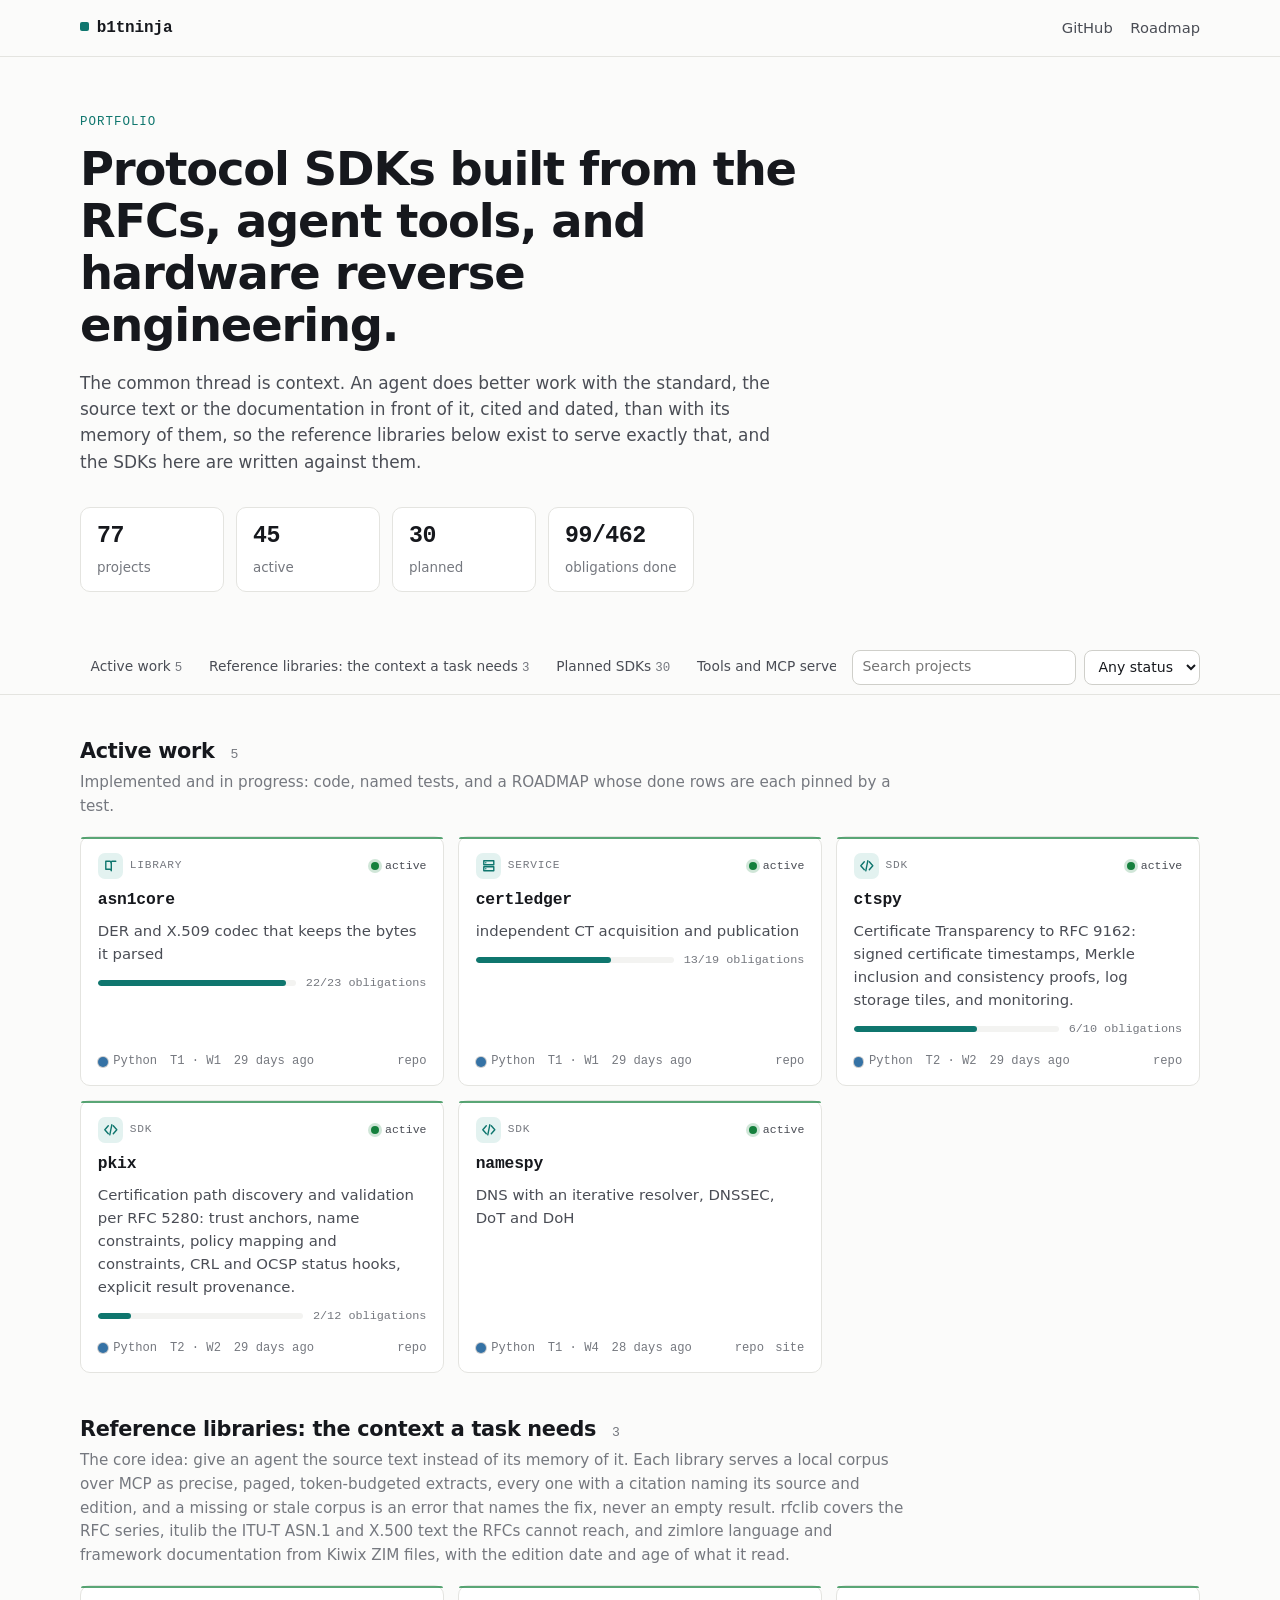
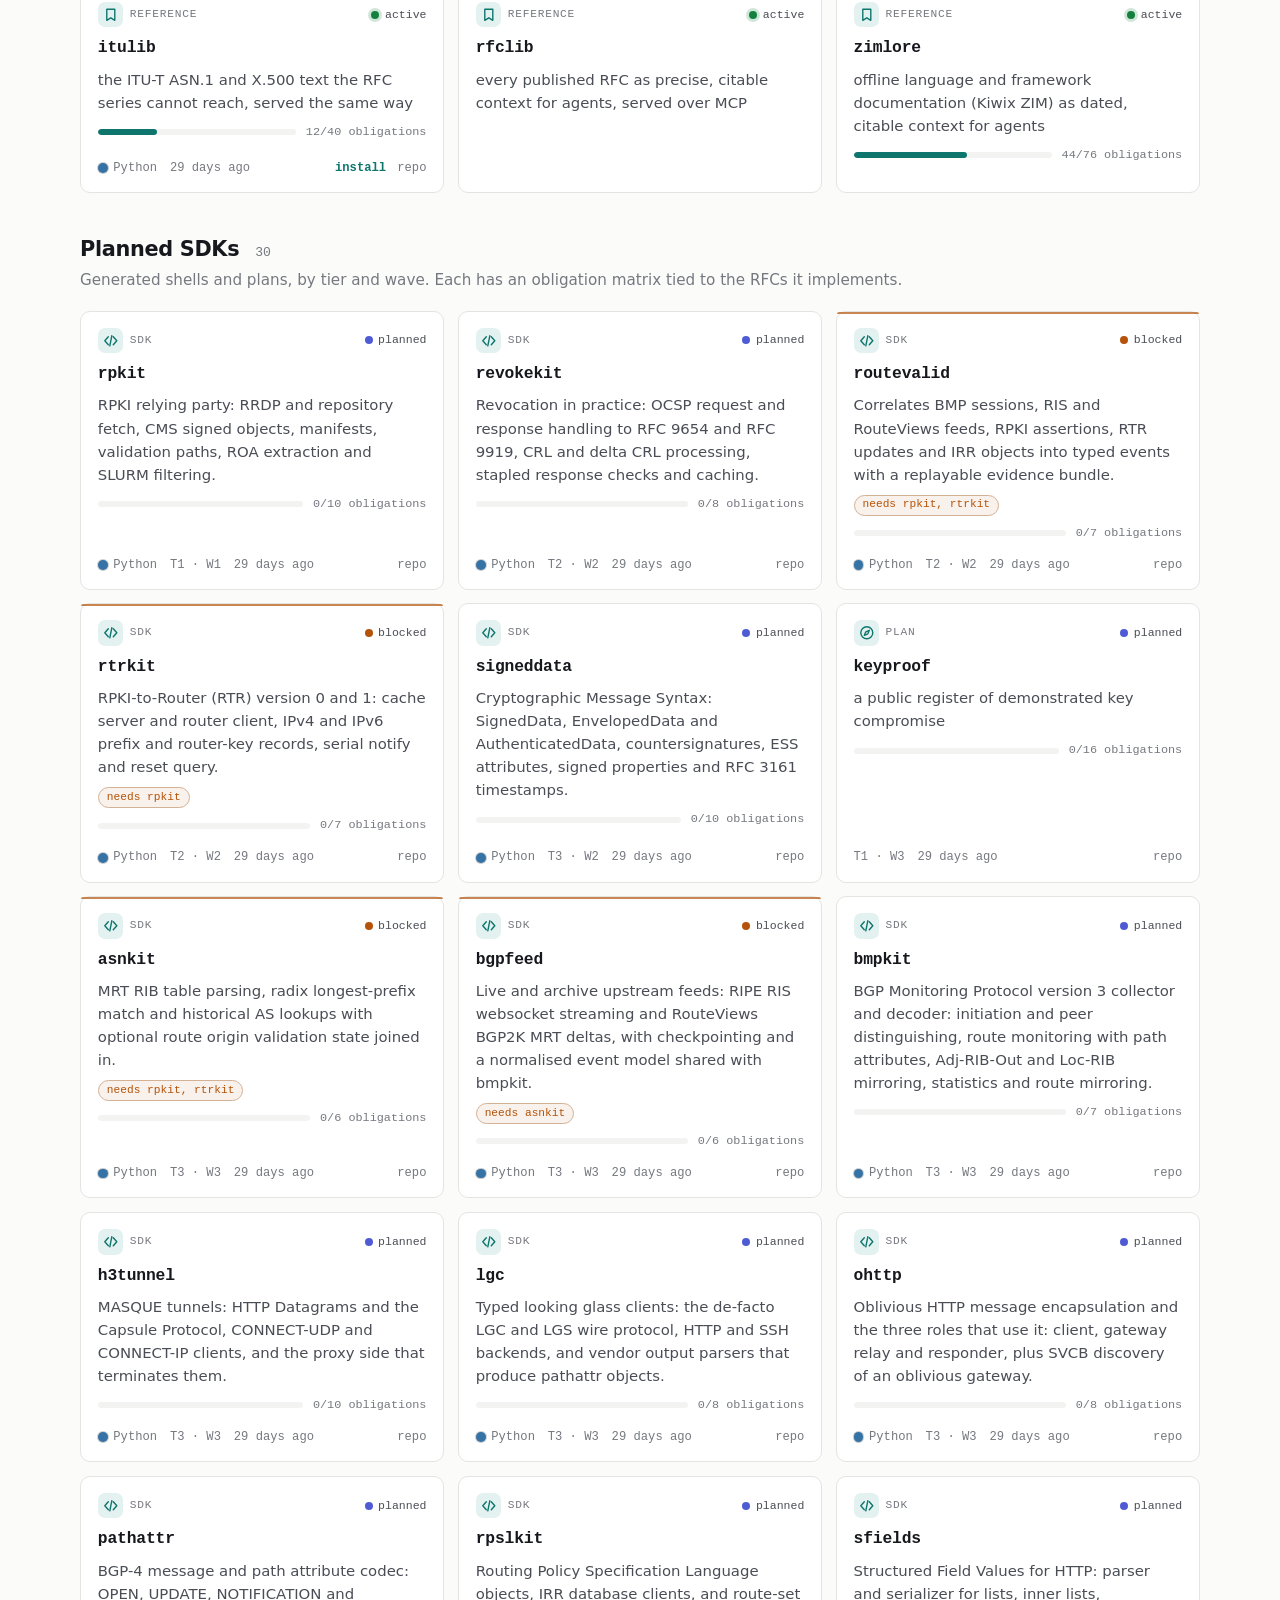
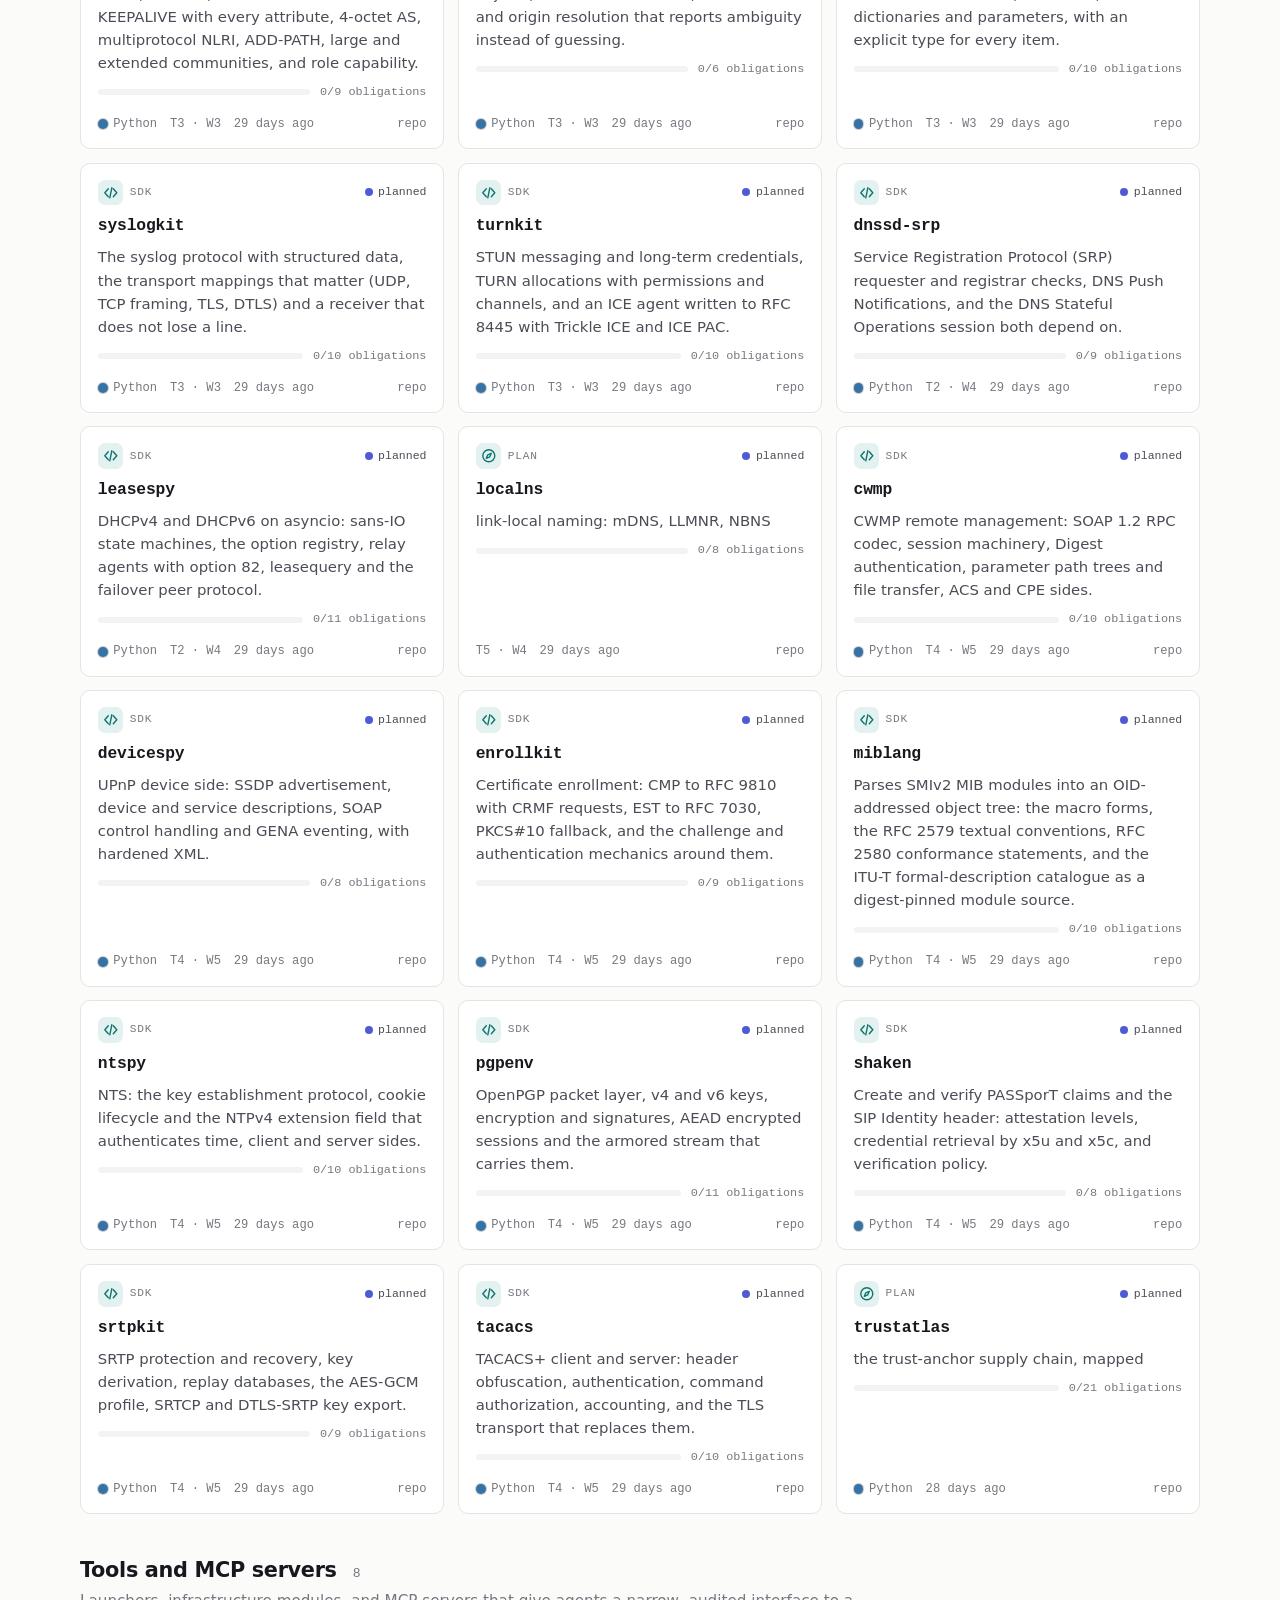
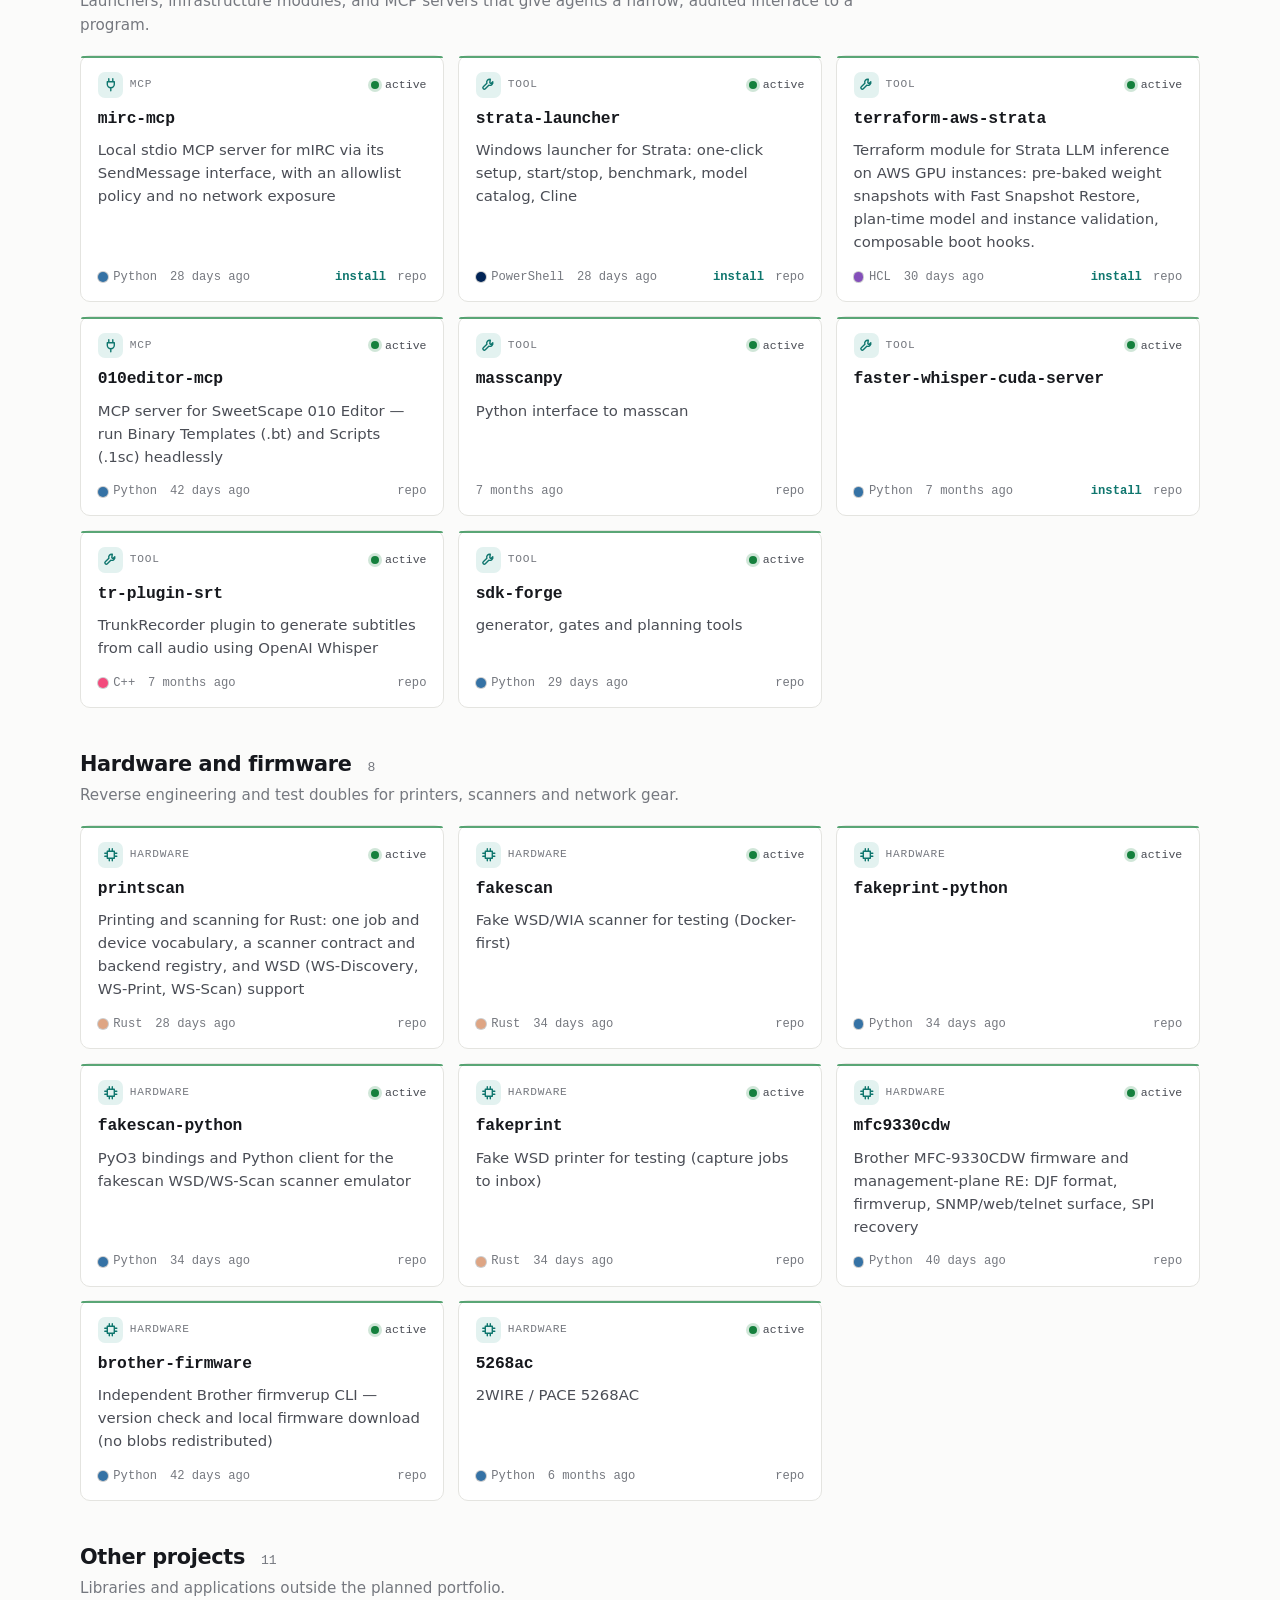
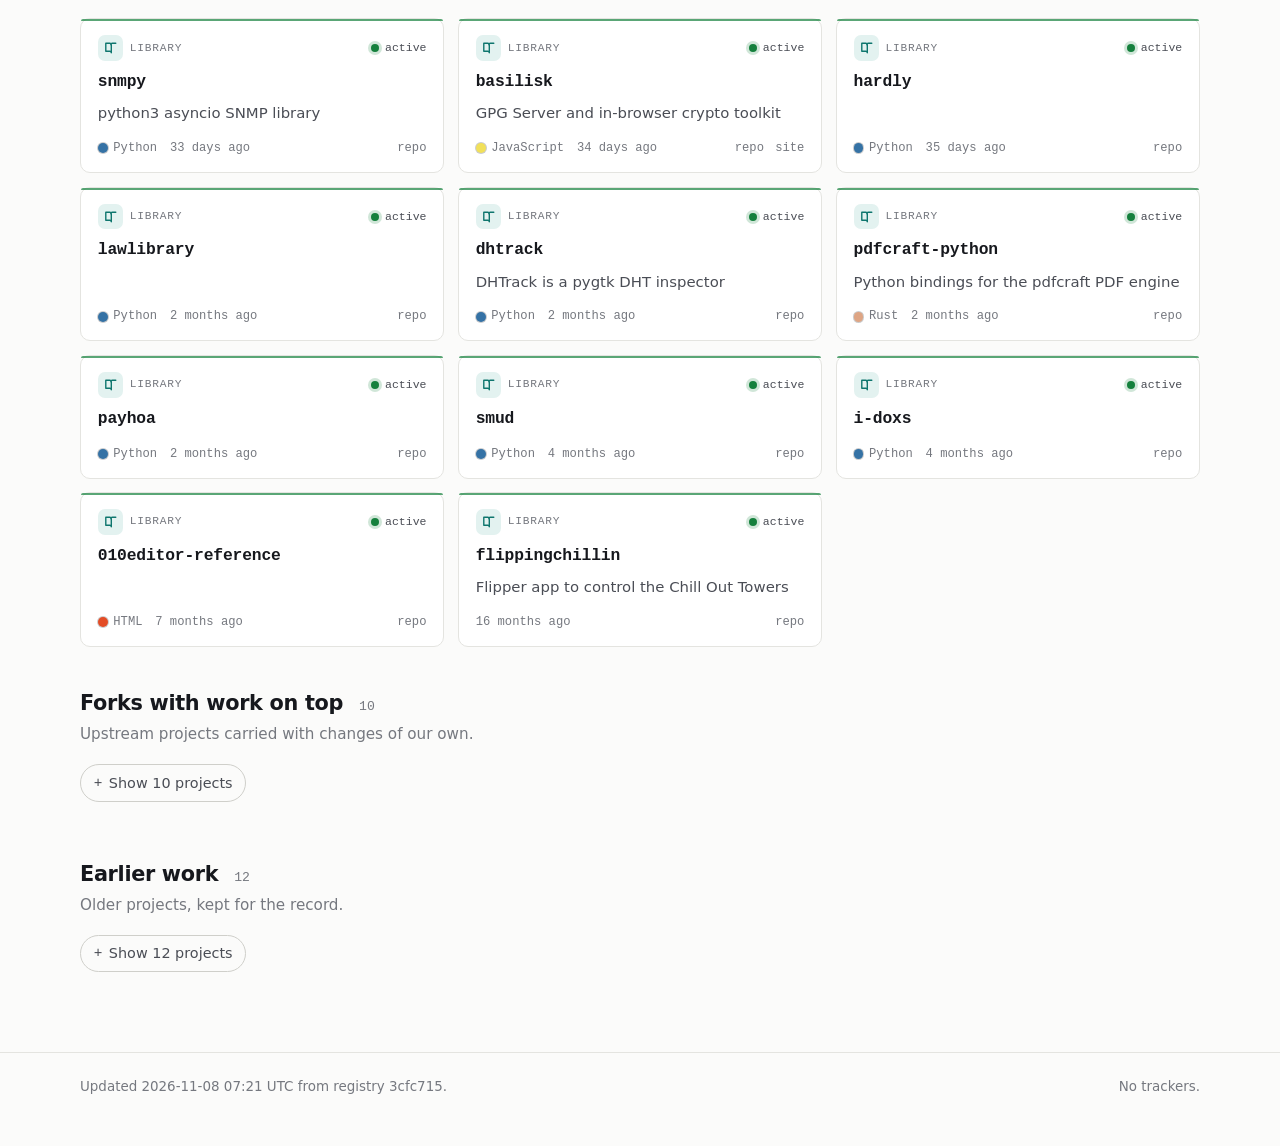
==== index.html @ cadebbd3 "Status site: pages, a build script for GitHub Pages, and a snapshot of the portfolio data" ====
<!doctype html>
<html lang="en">
<head>
<meta charset="utf-8">
<base href="/">
<meta name="viewport" content="width=device-width, initial-scale=1">
<title>b1tninja: protocol SDKs, agent tools and reverse engineering</title>
<meta name="description" content="Projects by b1tninja: protocol SDKs, tools, MCP servers and hardware reverse engineering, and reference libraries that give agents the cited, dated context a task needs.">
<meta name="theme-color" content="#0f766e">
<link rel="icon" href="data:image/svg+xml,%3Csvg xmlns='http://www.w3.org/2000/svg' viewBox='0 0 16 16'%3E%3Crect width='16' height='16' rx='3' fill='%230f766e'/%3E%3C/svg%3E">
<link rel="stylesheet" href="site.css">
</head>
<body>
<header class="topbar">
  <div class="wrap">
    <a class="brand" href="./">b1tninja</a>
    <nav class="toplinks" aria-label="Elsewhere">
      <a href="https://github.com/b1tninja">GitHub</a>
      <a id="board-link" href="https://github.com/users/b1tninja/projects/4">Roadmap</a>
    </nav>
  </div>
</header>

<main>
  <div class="wrap hero">
    <p class="eyebrow">Portfolio</p>
    <h1>Protocol SDKs built from the RFCs, agent tools, and hardware reverse engineering.</h1>
    <p class="lede">The common thread is context. An agent does better work with the standard, the source text or the documentation in front of it, cited and dated, than with its memory of them, so the reference libraries below exist to serve exactly that, and the SDKs here are written against them.</p>
    <ul class="stats" id="stats" aria-label="Portfolio totals"></ul>
  </div>

  <div class="toolbar">
    <div class="wrap">
      <nav class="sections" id="sections" aria-label="Sections"></nav>
      <div class="filters" role="search">
        <label class="sr-only" for="q">Search projects</label>
        <input id="q" type="search" placeholder="Search projects" autocomplete="off">
        <label class="sr-only" for="status">Status</label>
        <select id="status"><option value="">Any status</option></select>
      </div>
    </div>
  </div>

  <div class="wrap" id="portfolio">
    <noscript><p class="empty">The project list needs JavaScript. All repositories are on <a href="https://github.com/b1tninja">GitHub</a>.</p></noscript>
  </div>
</main>

<footer class="site"><div class="wrap"><span id="updated"></span><span>No trackers.</span></div></footer>

<script src="site.js"></script>
<script>
"use strict";
const COLLAPSED = new Set(["forks", "archive"]);
let DATA = null;
let INSTALL = {};

function card(p) {
  const meta = el("div", { class: "meta" });
  const add = (x) => x != null && meta.append(x);
  add(langLabel(p.language));
  if (p.tier != null) add(el("span", { title: `Tier ${p.tier}, wave ${p.wave}` }, `T${p.tier} · W${p.wave}`));
  add(ago(p.last_push));
  const links = el("span", { class: "links" });
  if (INSTALL[p.name] && NAME_RE.test(p.name)) links.append(el("a", { class: "install", href: `p/${p.name}#install` }, "install"));
  if (p.repo_url) links.append(link(p.repo_url, "repo"));
  if (p.homepage_url) links.append(link(p.homepage_url, "site"));
  if (links.childNodes.length) add(links);

  const pills = el("div", { class: "pills" });
  if (p.is_fork || p.upstream) pills.append(el("span", { class: "pill" }, p.upstream ? "fork of " + p.upstream : "fork"));
  if (p.archived) pills.append(el("span", { class: "pill" }, "archived"));
  if (p.blocked_by && p.blocked_by.length) pills.append(el("span", { class: "pill warn", title: "Blocked by" }, "needs " + p.blocked_by.join(", ")));

  return el("article", { class: `card st-${KNOWN_STATUS.has(p.status) ? p.status : "other"}` },
    el("div", { class: "card-top" }, kindLabel(p.kind), statusBadge(p.status)),
    el("h3", {}, projectLink(p.name, p.display_name || p.name)),
    p.what ? el("p", {}, p.what) : null,
    pills.childNodes.length ? pills : null,
    progressRow(p.progress),
    meta);
}

function matches(p, q, status) {
  if (status && p.status !== status) return false;
  if (!q) return true;
  const hay = [p.name, p.display_name, p.what, p.kind, p.language, p.upstream].filter(Boolean).join(" ").toLowerCase();
  return q.split(/\s+/).every((t) => hay.includes(t));
}

function stats(data) {
  const ps = data.projects;
  const own = ps.filter((p) => !p.is_fork && !p.archived);
  const ob = ps.filter((p) => p.progress && p.progress.unit === "obligations");
  const done = ob.reduce((n, p) => n + p.progress.done, 0);
  const total = ob.reduce((n, p) => n + p.progress.total, 0);
  const items = [
    [String(own.length), "projects"],
    [String(ps.filter((p) => p.status === "active").length), "active"],
    [String(ps.filter((p) => p.status === "planned" || p.status === "blocked").length), "planned"],
  ];
  if (total) items.push([`${done}/${total}`, "obligations done"]);
  document.getElementById("stats").replaceChildren(...items.map(([b, s]) => el("li", {}, el("b", {}, b), el("span", {}, s))));
}

function render() {
  const q = document.getElementById("q").value.trim().toLowerCase();
  const status = document.getElementById("status").value;
  const filtering = Boolean(q || status);
  const root = document.getElementById("portfolio");
  const nav = document.getElementById("sections");
  root.replaceChildren();
  nav.replaceChildren();
  let shown = 0;
  for (const s of DATA.sections) {
    const projects = DATA.projects.filter((p) => p.section === s.id && matches(p, q, status));
    if (!projects.length) continue;
    shown += projects.length;
    nav.append(el("a", { href: location.pathname + "#" + s.id }, s.title, el("span", { class: "n" }, String(projects.length))));
    const grid = el("div", { class: "grid" }, ...projects.map(card));
    const body = COLLAPSED.has(s.id) && !filtering
      ? el("details", { class: "more" }, el("summary", {}, `Show ${projects.length} projects`), grid)
      : grid;
    root.append(el("section", { class: "group", id: s.id, "aria-labelledby": "h-" + s.id },
      el("div", { class: "group-head" }, el("h2", { id: "h-" + s.id }, s.title), el("span", { class: "count" }, `${projects.length}`)),
      el("p", { class: "blurb" }, s.blurb), body));
  }
  if (!shown) root.append(el("p", { class: "empty" }, "No projects match."));
}

function init(data) {
  DATA = data;
  if (data.board_url) {
    const a = document.getElementById("board-link");
    if (/^https:\/\/\S+$/.test(data.board_url)) a.href = data.board_url;
  }
  const sel = document.getElementById("status");
  for (const s of [...new Set(data.projects.map((p) => p.status))].sort()) sel.append(el("option", { value: s }, s));
  stats(data);
  render();
  document.getElementById("q").addEventListener("input", render);
  sel.addEventListener("change", render);
  const src = data.source && data.source.commit ? ` from registry ${String(data.source.commit).slice(0, 7)}` : "";
  document.getElementById("updated").textContent = `Updated ${stamp(data.generated_at)}${src}.`;
  if (location.hash) document.getElementById(location.hash.slice(1))?.scrollIntoView();
}

Promise.all([getJSON("data/index.json"), getInstall()])
  .then(([data, install]) => { INSTALL = install; init(data); })
  .catch(() => loadFailed(document.getElementById("portfolio"), "The project list"));
</script>
</body>
</html>
---- site.css ----
/* b1tninja.com: one stylesheet for index.html and project.html. */
:root {
  --bg: #fbfbfa; --surface: #ffffff; --surface-2: #f3f3f1; --line: #e4e4e0; --line-strong: #cfcfca;
  --fg: #16181d; --fg-2: #4a4d55; --muted: #75787f;
  --accent: #0f766e; --accent-soft: #e3f2f0; --link: #0b6b63;
  --ok: #15803d; --plan: #4f5bd5; --warn: #b45309; --off: #8a8d93;
  --mono: ui-monospace, "SFMono-Regular", "Cascadia Code", "JetBrains Mono", Consolas, monospace;
  --sans: system-ui, -apple-system, "Segoe UI", Roboto, "Helvetica Neue", sans-serif;
  --radius: 10px;
  color-scheme: light;
}
@media (prefers-color-scheme: dark) {
  :root {
    --bg: #0e0f11; --surface: #15171a; --surface-2: #1b1e22; --line: #25282d; --line-strong: #33373d;
    --fg: #ecedee; --fg-2: #b8bbc1; --muted: #8b8f96;
    --accent: #2dd4bf; --accent-soft: #10302c; --link: #5eead4;
    --ok: #4ade80; --plan: #8b95ff; --warn: #fbbf24; --off: #7c8087;
    color-scheme: dark;
  }
}

* { box-sizing: border-box; }
html { scroll-padding-top: 4.5rem; }
body { margin: 0; font: 16px/1.55 var(--sans); color: var(--fg); background: var(--bg); -webkit-font-smoothing: antialiased; }
a { color: var(--link); text-decoration: none; }
a:hover { text-decoration: underline; text-underline-offset: 2px; }
a:focus-visible, button:focus-visible, input:focus-visible, summary:focus-visible { outline: 2px solid var(--accent); outline-offset: 2px; border-radius: 4px; }
.wrap { max-width: 72rem; margin: 0 auto; padding: 0 1rem; }
.mono { font-family: var(--mono); }
.muted { color: var(--muted); }
.sr-only { position: absolute; width: 1px; height: 1px; overflow: hidden; clip: rect(0 0 0 0); white-space: nowrap; }

/* top bar */
.topbar { border-bottom: 1px solid var(--line); background: var(--bg); }
.topbar .wrap { display: flex; align-items: center; justify-content: space-between; gap: 1rem; height: 3.5rem; }
.brand { font-family: var(--mono); font-weight: 600; font-size: 1rem; color: var(--fg); letter-spacing: -.01em; }
.brand::before { content: ""; display: inline-block; width: .55rem; height: .55rem; margin-right: .5rem; border-radius: 2px; background: var(--accent); vertical-align: .05rem; }
.brand:hover { text-decoration: none; }
.toplinks { display: flex; gap: 1.1rem; font-size: .92rem; }
.toplinks a { color: var(--fg-2); }

/* hero */
.hero { padding-top: 3.5rem; padding-bottom: 2rem; }
.eyebrow { font-family: var(--mono); font-size: .78rem; text-transform: uppercase; letter-spacing: .08em; color: var(--accent); margin: 0 0 .75rem; }
.hero h1 { margin: 0; font-size: clamp(1.9rem, 4.5vw, 2.9rem); line-height: 1.12; letter-spacing: -.025em; max-width: 46rem; font-weight: 700; }
.hero .lede { margin: 1.1rem 0 0; max-width: 44rem; color: var(--fg-2); font-size: 1.06rem; }
.stats { display: flex; flex-wrap: wrap; gap: .75rem; margin-top: 2rem; padding: 0; list-style: none; }
.stats li { background: var(--surface); border: 1px solid var(--line); border-radius: var(--radius); padding: .7rem 1rem; min-width: 9rem; }
.stats b { display: block; font-family: var(--mono); font-size: 1.45rem; font-weight: 600; letter-spacing: -.02em; }
.stats span { color: var(--muted); font-size: .84rem; }

/* sticky section nav + filters */
.toolbar { position: sticky; top: 0; z-index: 5; background: color-mix(in srgb, var(--bg) 92%, transparent); backdrop-filter: blur(8px); border-bottom: 1px solid var(--line); }
.toolbar .wrap { display: flex; flex-wrap: wrap; align-items: center; gap: .5rem 1rem; padding-top: .6rem; padding-bottom: .6rem; }
.sections { display: flex; gap: .35rem; overflow-x: auto; scrollbar-width: none; flex: 1 1 24rem; min-width: 0; }
.sections::-webkit-scrollbar { display: none; }
.sections a { white-space: nowrap; font-size: .86rem; color: var(--fg-2); padding: .25rem .6rem; border-radius: 999px; border: 1px solid transparent; }
.sections a:hover { text-decoration: none; border-color: var(--line-strong); }
.sections a .n { font-family: var(--mono); color: var(--muted); font-size: .78rem; margin-left: .25rem; }
.filters { display: flex; gap: .5rem; flex: 0 1 auto; min-width: 0; }
.filters input, .filters select { font: inherit; font-size: .88rem; color: var(--fg); background: var(--surface); border: 1px solid var(--line-strong); border-radius: 8px; padding: .35rem .6rem; min-width: 0; }
.filters input { width: 14rem; max-width: 100%; }

/* sections and cards */
section.group { padding-top: 2.5rem; }
.group-head { display: flex; flex-wrap: wrap; align-items: baseline; gap: .25rem 1rem; margin-bottom: .25rem; }
.group-head h2 { margin: 0; font-size: 1.3rem; letter-spacing: -.015em; }
.group-head .count { font-family: var(--mono); font-size: .82rem; color: var(--muted); }
.blurb { margin: 0 0 1.1rem; color: var(--muted); max-width: 52rem; font-size: .95rem; }
.grid { display: grid; grid-template-columns: repeat(auto-fill, minmax(min(100%, 19rem), 1fr)); gap: .85rem; }
.card { position: relative; background: var(--surface); border: 1px solid var(--line); border-radius: var(--radius); padding: 1rem 1.05rem .9rem; display: flex; flex-direction: column; gap: .5rem; min-width: 0; transition: border-color .15s, transform .15s, box-shadow .15s; }
.card:hover { border-color: var(--line-strong); transform: translateY(-1px); box-shadow: 0 6px 18px -12px rgb(0 0 0 / .35); }
.card-top { display: flex; align-items: center; justify-content: space-between; gap: .5rem; }
.kind { display: inline-flex; align-items: center; gap: .4rem; font-family: var(--mono); font-size: .7rem; text-transform: uppercase; letter-spacing: .07em; color: var(--muted); }
.kind svg { width: 1.6rem; height: 1.6rem; padding: .3rem; border-radius: 7px; background: var(--accent-soft); color: var(--accent); flex: none; }
/* status hairline across the top of each card */
.card::before { content: ""; position: absolute; left: 0; right: 0; top: 0; height: 2px; border-radius: var(--radius) var(--radius) 0 0; background: transparent; transition: background .15s; }
.card.st-active::before, .card.st-shipped::before { background: color-mix(in srgb, var(--ok) 70%, transparent); }
.card.st-blocked::before { background: color-mix(in srgb, var(--warn) 70%, transparent); }
.card:hover::before { background: var(--accent); }
.lang { display: inline-flex; align-items: center; gap: .35rem; }
.lang-dot { width: .62rem; height: .62rem; border-radius: 50%; box-shadow: 0 0 0 1px color-mix(in srgb, var(--fg) 22%, transparent); flex: none; }
.meta .links { display: inline-flex; gap: .7rem; margin-left: auto; }
.pills { display: flex; flex-wrap: wrap; gap: .3rem; }
.pill { font-family: var(--mono); font-size: .7rem; color: var(--fg-2); background: var(--surface-2); border: 1px solid var(--line); border-radius: 999px; padding: .05rem .5rem; }
.pill.warn { color: var(--warn); border-color: color-mix(in srgb, var(--warn) 35%, var(--line)); background: color-mix(in srgb, var(--warn) 8%, var(--surface)); }
.card h3 { margin: 0; font-family: var(--mono); font-size: 1.02rem; font-weight: 600; letter-spacing: -.01em; overflow-wrap: anywhere; }
.card h3 a { color: var(--fg); }
.card h3 a::after { content: ""; position: absolute; inset: 0; border-radius: var(--radius); } /* whole card clickable */
.card p { margin: 0; color: var(--fg-2); font-size: .93rem; overflow-wrap: anywhere; }
.card .meta { position: relative; z-index: 1; } /* meta links stay clickable above the card link */
.meta { display: flex; flex-wrap: wrap; align-items: center; gap: .2rem .8rem; margin-top: auto; padding-top: .35rem; font-family: var(--mono); font-size: .76rem; color: var(--muted); }
.meta a { color: var(--muted); }
.meta a:hover { color: var(--link); }

/* status */
.status { display: inline-flex; align-items: center; gap: .35rem; font-family: var(--mono); font-size: .72rem; color: var(--fg-2); white-space: nowrap; }
.status::before { content: ""; width: .5rem; height: .5rem; border-radius: 50%; background: var(--off); }
.status.s-active::before, .status.s-shipped::before { background: var(--ok); box-shadow: 0 0 0 3px color-mix(in srgb, var(--ok) 20%, transparent); }
.status.s-planned::before { background: var(--plan); }
.status.s-blocked::before { background: var(--warn); }
.status.s-progress::before { background: var(--accent); box-shadow: 0 0 0 3px color-mix(in srgb, var(--accent) 22%, transparent); }

/* progress */
.progress { display: grid; grid-template-columns: 1fr auto; align-items: center; gap: .6rem; }
.bar { height: 6px; background: var(--surface-2); border-radius: 999px; overflow: hidden; }
.bar span { display: block; height: 100%; background: var(--accent); border-radius: 999px; }
.progress .num { font-family: var(--mono); font-size: .74rem; color: var(--muted); white-space: nowrap; }

details.more > summary { cursor: pointer; list-style: none; display: inline-flex; align-items: center; gap: .4rem; color: var(--fg-2); font-size: .9rem; padding: .4rem .8rem; border: 1px solid var(--line-strong); border-radius: 999px; margin-bottom: 1rem; }
details.more > summary::-webkit-details-marker { display: none; }
details.more > summary::before { content: "+"; font-family: var(--mono); }
details.more[open] > summary::before { content: "−"; }
.empty { color: var(--muted); padding: 2rem 0; }

footer.site { margin-top: 4rem; border-top: 1px solid var(--line); padding: 1.5rem 0 3rem; color: var(--muted); font-size: .84rem; }
footer.site .wrap { display: flex; flex-wrap: wrap; justify-content: space-between; gap: .5rem 1.5rem; }

/* project page */
.crumbs { font-family: var(--mono); font-size: .82rem; color: var(--muted); padding-top: 2rem; }
.crumbs a { color: var(--muted); }
.phead { padding: 1rem 0 1.5rem; border-bottom: 1px solid var(--line); }
.phead h1 { margin: .35rem 0 0; font-family: var(--mono); font-size: clamp(1.7rem, 4vw, 2.4rem); letter-spacing: -.02em; overflow-wrap: anywhere; }
.phead .lede { margin: .75rem 0 0; color: var(--fg-2); font-size: 1.08rem; max-width: 46rem; }
.phead .actions { display: flex; flex-wrap: wrap; gap: .5rem; margin-top: 1.25rem; }
.btn { display: inline-flex; align-items: center; gap: .35rem; font-size: .88rem; padding: .4rem .85rem; border-radius: 8px; border: 1px solid var(--line-strong); color: var(--fg); background: var(--surface); }
.btn:hover { text-decoration: none; border-color: var(--accent); }
.btn.primary { background: var(--accent); border-color: var(--accent); color: var(--bg); }
.layout { display: grid; grid-template-columns: minmax(0, 1fr) 18rem; gap: 2rem; padding-top: 1.75rem; }
@media (max-width: 52rem) { .layout { grid-template-columns: minmax(0, 1fr); } .layout aside { order: -1; } }
.panel { background: var(--surface); border: 1px solid var(--line); border-radius: var(--radius); padding: 1rem 1.1rem; }
.facts { display: grid; grid-template-columns: max-content minmax(0, 1fr); gap: .45rem 1rem; margin: 0; font-size: .9rem; }
.facts dt { color: var(--muted); }
.facts dd { margin: 0; overflow-wrap: anywhere; }
.layout h2 { font-size: 1.1rem; margin: 0 0 .75rem; }
.layout section + section { margin-top: 2rem; }
.table-wrap { overflow-x: auto; border: 1px solid var(--line); border-radius: var(--radius); }
table { border-collapse: collapse; width: 100%; font-size: .87rem; }
th, td { text-align: left; padding: .5rem .7rem; border-bottom: 1px solid var(--line); vertical-align: top; }
tr:last-child td { border-bottom: 0; }
th { color: var(--muted); font-weight: 500; background: var(--surface-2); font-size: .8rem; }
td.id, td.test { font-family: var(--mono); font-size: .8rem; }
td.spec { min-width: 9rem; }
td.state { white-space: nowrap; }
ol.activity { list-style: none; margin: 0; padding: 0; border-left: 2px solid var(--line); }
ol.activity li { position: relative; padding: 0 0 .9rem 1rem; }
ol.activity li::before { content: ""; position: absolute; left: -.38rem; top: .45rem; width: .6rem; height: .6rem; border-radius: 50%; background: var(--surface); border: 2px solid var(--accent); }
ol.activity time { display: block; font-family: var(--mono); font-size: .76rem; color: var(--muted); }
.note { color: var(--muted); font-size: .9rem; }

/* install snippets */
.install-req { margin: 0 0 .9rem; color: var(--muted); font-size: .9rem; }
.snippet { margin: 0 0 1rem; border: 1px solid var(--line); border-radius: var(--radius); overflow: hidden; background: var(--surface); }
.snippet figcaption { display: flex; align-items: center; gap: .6rem; padding: .4rem .5rem .4rem .8rem; background: var(--surface-2); border-bottom: 1px solid var(--line); font-size: .84rem; color: var(--fg-2); }
.snippet figcaption .lang { font-family: var(--mono); font-size: .72rem; color: var(--muted); text-transform: uppercase; letter-spacing: .06em; margin-right: auto; }
.snippet pre { margin: 0; padding: .75rem .85rem; overflow-x: auto; font: .84rem/1.55 var(--mono); color: var(--fg); }
.snippet .note { margin: 0; padding: 0 .85rem .7rem; font-size: .84rem; }
button.copy { font: inherit; font-size: .78rem; color: var(--fg); background: var(--surface); border: 1px solid var(--line-strong); border-radius: 6px; padding: .15rem .55rem; cursor: pointer; }
button.copy:hover { border-color: var(--accent); }
.meta a.install { color: var(--accent); font-weight: 600; }

@media (prefers-reduced-motion: reduce) { .card { transition: none; } .card:hover { transform: none; } }
@media (max-width: 40rem) {
  .toplinks { gap: .8rem; font-size: .86rem; }
  .filters { width: 100%; }
  .filters input { flex: 1; width: auto; }
  .hero { padding-top: 2.25rem; }
  .stats li { flex: 1 1 calc(50% - .75rem); min-width: 0; }
}
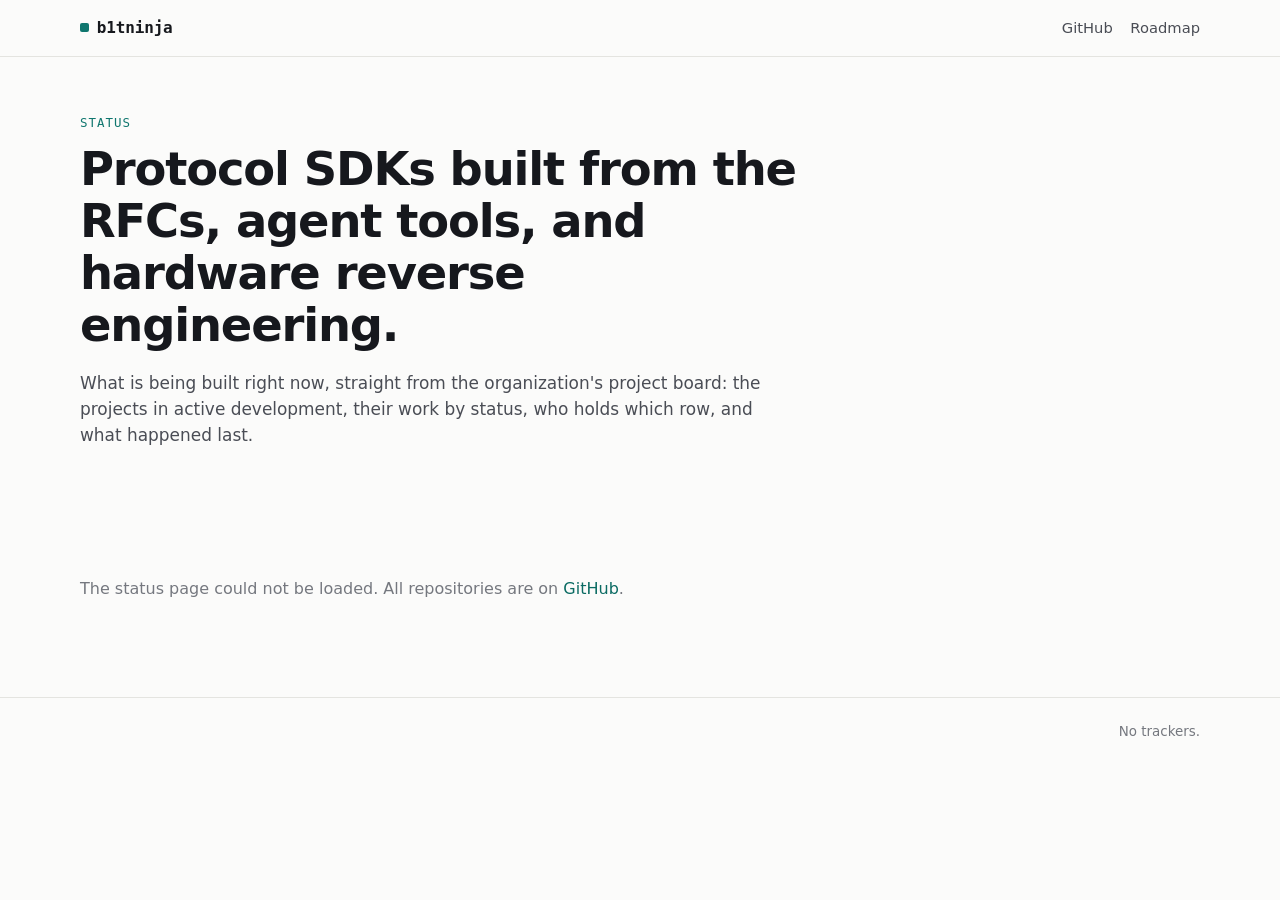
==== commit 8336d414: "Status site: the active projects first, built from Project 1 alone The front page now leads with the" ====
--- a/index.html
+++ b/index.html
@@ -5,7 +5,7 @@
 <base href="/">
 <meta name="viewport" content="width=device-width, initial-scale=1">
 <title>b1tninja: protocol SDKs, agent tools and reverse engineering</title>
-<meta name="description" content="Projects by b1tninja: protocol SDKs, tools, MCP servers and hardware reverse engineering, and reference libraries that give agents the cited, dated context a task needs.">
+<meta name="description" content="What b1tninja-labs is building now: the projects in active development, their rows by status, who holds what, and recent activity, from the organization Project.">
 <meta name="theme-color" content="#0f766e">
 <link rel="icon" href="data:image/svg+xml,%3Csvg xmlns='http://www.w3.org/2000/svg' viewBox='0 0 16 16'%3E%3Crect width='16' height='16' rx='3' fill='%230f766e'/%3E%3C/svg%3E">
 <link rel="stylesheet" href="site.css">
@@ -16,33 +16,21 @@
     <a class="brand" href="./">b1tninja</a>
     <nav class="toplinks" aria-label="Elsewhere">
       <a href="https://github.com/b1tninja">GitHub</a>
-      <a id="board-link" href="https://github.com/users/b1tninja/projects/4">Roadmap</a>
+      <a id="board-link" href="https://github.com/b1tninja-labs/portfolio/issues">Roadmap</a>
     </nav>
   </div>
 </header>
 
 <main>
   <div class="wrap hero">
-    <p class="eyebrow">Portfolio</p>
+    <p class="eyebrow">Status</p>
     <h1>Protocol SDKs built from the RFCs, agent tools, and hardware reverse engineering.</h1>
-    <p class="lede">The common thread is context. An agent does better work with the standard, the source text or the documentation in front of it, cited and dated, than with its memory of them, so the reference libraries below exist to serve exactly that, and the SDKs here are written against them.</p>
-    <ul class="stats" id="stats" aria-label="Portfolio totals"></ul>
-  </div>
-
-  <div class="toolbar">
-    <div class="wrap">
-      <nav class="sections" id="sections" aria-label="Sections"></nav>
-      <div class="filters" role="search">
-        <label class="sr-only" for="q">Search projects</label>
-        <input id="q" type="search" placeholder="Search projects" autocomplete="off">
-        <label class="sr-only" for="status">Status</label>
-        <select id="status"><option value="">Any status</option></select>
-      </div>
-    </div>
+    <p class="lede">What is being built right now, straight from the organization's project board: the projects in active development, their work by status, who holds which row, and what happened last.</p>
+    <ul class="stats" id="stats" aria-label="Totals"></ul>
   </div>
 
   <div class="wrap" id="portfolio">
-    <noscript><p class="empty">The project list needs JavaScript. All repositories are on <a href="https://github.com/b1tninja">GitHub</a>.</p></noscript>
+    <noscript><p class="empty">The status page needs JavaScript. All repositories are on <a href="https://github.com/b1tninja">GitHub</a>.</p></noscript>
   </div>
 </main>
 
@@ -51,103 +39,126 @@
 <script src="site.js"></script>
 <script>
 "use strict";
-const COLLAPSED = new Set(["forks", "archive"]);
-let DATA = null;
-let INSTALL = {};
+// Renders data/index.json (schema 3): the active projects first, then one table of everything else.
 
-function card(p) {
-  const meta = el("div", { class: "meta" });
-  const add = (x) => x != null && meta.append(x);
-  add(langLabel(p.language));
-  if (p.tier != null) add(el("span", { title: `Tier ${p.tier}, wave ${p.wave}` }, `T${p.tier} · W${p.wave}`));
-  add(ago(p.last_push));
-  const links = el("span", { class: "links" });
-  if (INSTALL[p.name] && NAME_RE.test(p.name)) links.append(el("a", { class: "install", href: `p/${p.name}#install` }, "install"));
-  if (p.repo_url) links.append(link(p.repo_url, "repo"));
-  if (p.homepage_url) links.append(link(p.homepage_url, "site"));
-  if (links.childNodes.length) add(links);
-
-  const pills = el("div", { class: "pills" });
-  if (p.is_fork || p.upstream) pills.append(el("span", { class: "pill" }, p.upstream ? "fork of " + p.upstream : "fork"));
-  if (p.archived) pills.append(el("span", { class: "pill" }, "archived"));
-  if (p.blocked_by && p.blocked_by.length) pills.append(el("span", { class: "pill warn", title: "Blocked by" }, "needs " + p.blocked_by.join(", ")));
-
-  return el("article", { class: `card st-${KNOWN_STATUS.has(p.status) ? p.status : "other"}` },
-    el("div", { class: "card-top" }, kindLabel(p.kind), statusBadge(p.status)),
-    el("h3", {}, projectLink(p.name, p.display_name || p.name)),
-    p.what ? el("p", {}, p.what) : null,
-    pills.childNodes.length ? pills : null,
-    progressRow(p.progress),
-    meta);
+function claims(list) {
+  if (!Array.isArray(list) || !list.length) return el("p", { class: "note" }, "Nobody holds a row.");
+  return el("ul", { class: "claims" }, ...list.map((c) =>
+    el("li", {}, el("code", {}, c.row || ""), el("span", { class: "who" }, c.holder || ""),
+      c.since ? el("span", { class: "since" }, "since ", ago(c.since) || c.since) : null)));
 }
 
-function matches(p, q, status) {
-  if (status && p.status !== status) return false;
-  if (!q) return true;
-  const hay = [p.name, p.display_name, p.what, p.kind, p.language, p.upstream].filter(Boolean).join(" ").toLowerCase();
-  return q.split(/\s+/).every((t) => hay.includes(t));
+function activity(list) {
+  if (!Array.isArray(list) || !list.length) return el("p", { class: "note" }, "No activity recorded yet.");
+  return el("ol", { class: "activity compact" }, ...list.map((a) =>
+    el("li", {}, el("span", { class: "kind-ev" }, a.kind || ""), ago(a.at))));
+}
+
+function groups(list) {
+  if (!Array.isArray(list) || !list.length) return null;
+  const details = el("details", { class: "rows" }, el("summary", {}, "Rows by status"));
+  for (const g of list) {
+    details.append(el("h4", {}, statusBadge(g.status), el("span", { class: "n" }, String(g.rows.length))),
+      el("ul", {}, ...g.rows.map((r) => el("li", {},
+        link(r.url, el("code", {}, r.id || "")), r.title ? el("span", { class: "muted" }, " " + r.title) : null))));
+  }
+  return details;
+}
+
+function activeCard(p) {
+  const total = Object.values(p.counts || {}).reduce((t, n) => t + n, 0);
+  const links = el("span", { class: "links" });
+  links.append(link(p.issues_url, `${total} issues`));
+  if (p.url) links.append(link(p.url, "project card"));
+  return el("article", { class: "card active-card st-active" },
+    el("div", { class: "card-top" }, el("h3", {}, link(p.issues_url, p.name)), statusBadge(p.status)),
+    p.what ? el("p", {}, p.what) : null,
+    statusMix(p.counts, true),
+    progressRow(p.progress),
+    el("div", { class: "split" },
+      el("div", {}, el("h4", {}, "Holding"), claims(p.claims)),
+      el("div", {}, el("h4", {}, "Recent activity"), activity(p.activity))),
+    groups(p.groups),
+    el("div", { class: "meta" }, p.last_activity ? el("span", {}, "last active ", ago(p.last_activity)) : null, links));
+}
+
+function othersTable(list) {
+  const q = document.getElementById("q").value.trim().toLowerCase();
+  const tbody = el("tbody");
+  const shown = list.filter((p) => !q || p.name.toLowerCase().includes(q) || String(p.status || "").toLowerCase().includes(q));
+  for (const p of shown) {
+    const total = Object.values(p.counts || {}).reduce((t, n) => t + n, 0);
+    tbody.append(el("tr", {},
+      el("td", { class: "id" }, link(p.issues_url, p.name)),
+      el("td", { class: "state" }, statusBadge(p.status)),
+      el("td", { class: "num" }, String(total)),
+      el("td", { class: "num" }, String(p.progress ? p.progress.done : 0)),
+      el("td", { class: "mixcell" }, statusMix(p.counts, false))));
+  }
+  if (!shown.length) tbody.append(el("tr", {}, el("td", { colspan: "5", class: "muted" }, "No projects match.")));
+  return tbody;
 }
 
 function stats(data) {
-  const ps = data.projects;
-  const own = ps.filter((p) => !p.is_fork && !p.archived);
-  const ob = ps.filter((p) => p.progress && p.progress.unit === "obligations");
-  const done = ob.reduce((n, p) => n + p.progress.done, 0);
-  const total = ob.reduce((n, p) => n + p.progress.total, 0);
+  const all = [...data.active, ...data.others];
+  const done = all.reduce((n, p) => n + (p.progress ? p.progress.done : 0), 0);
+  const total = all.reduce((n, p) => n + (p.progress ? p.progress.total : 0), 0);
+  const held = data.active.reduce((n, p) => n + (p.claims ? p.claims.length : 0), 0);
   const items = [
-    [String(own.length), "projects"],
-    [String(ps.filter((p) => p.status === "active").length), "active"],
-    [String(ps.filter((p) => p.status === "planned" || p.status === "blocked").length), "planned"],
+    [String(data.active.length), "in active development"],
+    [String(all.length), "projects on the board"],
+    [`${done}/${total}`, "rows done"],
+    [String(held), "rows held now"],
   ];
-  if (total) items.push([`${done}/${total}`, "obligations done"]);
   document.getElementById("stats").replaceChildren(...items.map(([b, s]) => el("li", {}, el("b", {}, b), el("span", {}, s))));
 }
 
-function render() {
-  const q = document.getElementById("q").value.trim().toLowerCase();
-  const status = document.getElementById("status").value;
-  const filtering = Boolean(q || status);
-  const root = document.getElementById("portfolio");
-  const nav = document.getElementById("sections");
-  root.replaceChildren();
-  nav.replaceChildren();
-  let shown = 0;
-  for (const s of DATA.sections) {
-    const projects = DATA.projects.filter((p) => p.section === s.id && matches(p, q, status));
-    if (!projects.length) continue;
-    shown += projects.length;
-    nav.append(el("a", { href: location.pathname + "#" + s.id }, s.title, el("span", { class: "n" }, String(projects.length))));
-    const grid = el("div", { class: "grid" }, ...projects.map(card));
-    const body = COLLAPSED.has(s.id) && !filtering
-      ? el("details", { class: "more" }, el("summary", {}, `Show ${projects.length} projects`), grid)
-      : grid;
-    root.append(el("section", { class: "group", id: s.id, "aria-labelledby": "h-" + s.id },
-      el("div", { class: "group-head" }, el("h2", { id: "h-" + s.id }, s.title), el("span", { class: "count" }, `${projects.length}`)),
-      el("p", { class: "blurb" }, s.blurb), body));
-  }
-  if (!shown) root.append(el("p", { class: "empty" }, "No projects match."));
+function installs(found) {
+  const names = Object.keys(found).filter((n) => NAME_RE.test(n) && Array.isArray(found[n].snippets) && found[n].snippets.length);
+  if (!names.length) return null;
+  return el("section", { class: "group", id: "install", "aria-labelledby": "h-install" },
+    el("div", { class: "group-head" }, el("h2", { id: "h-install" }, "Install")),
+    ...names.map((n) => el("details", { class: "more", id: "install-" + n },
+      el("summary", {}, n),
+      found[n].requires ? el("p", { class: "install-req" }, "Needs " + found[n].requires + ".") : null,
+      ...found[n].snippets.map(snippet))));
 }
 
-function init(data) {
-  DATA = data;
-  if (data.board_url) {
-    const a = document.getElementById("board-link");
-    if (/^https:\/\/\S+$/.test(data.board_url)) a.href = data.board_url;
-  }
-  const sel = document.getElementById("status");
-  for (const s of [...new Set(data.projects.map((p) => p.status))].sort()) sel.append(el("option", { value: s }, s));
+function init(data, found) {
+  if (data.schema_version !== 3) throw new Error("schema");
+  if (typeof data.board_url === "string" && /^https:\/\/\S+$/.test(data.board_url)) document.getElementById("board-link").href = data.board_url;
   stats(data);
-  render();
-  document.getElementById("q").addEventListener("input", render);
-  sel.addEventListener("change", render);
-  const src = data.source && data.source.commit ? ` from registry ${String(data.source.commit).slice(0, 7)}` : "";
-  document.getElementById("updated").textContent = `Updated ${stamp(data.generated_at)}${src}.`;
+  const root = document.getElementById("portfolio");
+  const active = data.active.length
+    ? el("div", { class: "grid wide" }, ...data.active.map(activeCard))
+    : el("p", { class: "empty" }, "No project is In progress on the board right now.");
+  const search = el("div", { class: "filters", role: "search" },
+    el("label", { class: "sr-only", for: "q" }, "Filter projects"),
+    el("input", { id: "q", type: "search", placeholder: "Filter by name or status", autocomplete: "off" }));
+  const table = el("table", {},
+    el("thead", {}, el("tr", {}, ...["Project", "Status", "Rows", "Done", "Mix"].map((h) => el("th", { scope: "col", class: h === "Rows" || h === "Done" ? "num" : null }, h)))));
+  root.replaceChildren(
+    el("section", { class: "group", id: "active", "aria-labelledby": "h-active" },
+      el("div", { class: "group-head" }, el("h2", { id: "h-active" }, "In active development"), el("span", { class: "count" }, String(data.active.length))),
+      el("p", { class: "blurb" }, `Projects whose card is In progress, most recently active first, at most ${data.active_limit}.`),
+      active),
+    el("section", { class: "group", id: "others", "aria-labelledby": "h-others" },
+      el("div", { class: "group-head" }, el("h2", { id: "h-others" }, "Everything else"), el("span", { class: "count" }, String(data.others.length)), search),
+      el("div", { class: "table-wrap" }, table)));
+  const more = installs(found);
+  if (more) root.append(more);
+  table.append(othersTable(data.others));
+  document.getElementById("q").addEventListener("input", () => table.replaceChild(othersTable(data.others), table.tBodies[0]));
+  const b = data.build || {};
+  const updated = document.getElementById("updated");
+  updated.replaceChildren("Last updated ", el("time", { datetime: data.generated_at, title: stamp(data.generated_at) }, stamp(data.generated_at)),
+    b.requests != null ? ` from ${b.items} board items in ${b.requests} requests (${b.cost} GraphQL points).` : ".");
   if (location.hash) document.getElementById(location.hash.slice(1))?.scrollIntoView();
 }
 
 Promise.all([getJSON("data/index.json"), getInstall()])
-  .then(([data, install]) => { INSTALL = install; init(data); })
-  .catch(() => loadFailed(document.getElementById("portfolio"), "The project list"));
+  .then(([data, found]) => init(data, found))
+  .catch(() => loadFailed(document.getElementById("portfolio"), "The status page"));
 </script>
 </body>
 </html>
--- a/site.css
+++ b/site.css
@@ -1,9 +1,9 @@
-/* b1tninja.com: one stylesheet for index.html and project.html. */
+/* labs.b1tninja.com: the stylesheet for index.html. */
 :root {
   --bg: #fbfbfa; --surface: #ffffff; --surface-2: #f3f3f1; --line: #e4e4e0; --line-strong: #cfcfca;
   --fg: #16181d; --fg-2: #4a4d55; --muted: #75787f;
   --accent: #0f766e; --accent-soft: #e3f2f0; --link: #0b6b63;
-  --ok: #15803d; --plan: #4f5bd5; --warn: #b45309; --off: #8a8d93;
+  --ok: #15803d; --plan: #4f5bd5; --warn: #b45309; --off: #8a8d93; --review: #9333ea; --triage: #db2777;
   --mono: ui-monospace, "SFMono-Regular", "Cascadia Code", "JetBrains Mono", Consolas, monospace;
   --sans: system-ui, -apple-system, "Segoe UI", Roboto, "Helvetica Neue", sans-serif;
   --radius: 10px;
@@ -14,7 +14,7 @@
     --bg: #0e0f11; --surface: #15171a; --surface-2: #1b1e22; --line: #25282d; --line-strong: #33373d;
     --fg: #ecedee; --fg-2: #b8bbc1; --muted: #8b8f96;
     --accent: #2dd4bf; --accent-soft: #10302c; --link: #5eead4;
-    --ok: #4ade80; --plan: #8b95ff; --warn: #fbbf24; --off: #7c8087;
+    --ok: #4ade80; --plan: #8b95ff; --warn: #fbbf24; --off: #7c8087; --review: #c084fc; --triage: #f472b6;
     color-scheme: dark;
   }
 }
@@ -49,18 +49,6 @@
 .stats b { display: block; font-family: var(--mono); font-size: 1.45rem; font-weight: 600; letter-spacing: -.02em; }
 .stats span { color: var(--muted); font-size: .84rem; }
 
-/* sticky section nav + filters */
-.toolbar { position: sticky; top: 0; z-index: 5; background: color-mix(in srgb, var(--bg) 92%, transparent); backdrop-filter: blur(8px); border-bottom: 1px solid var(--line); }
-.toolbar .wrap { display: flex; flex-wrap: wrap; align-items: center; gap: .5rem 1rem; padding-top: .6rem; padding-bottom: .6rem; }
-.sections { display: flex; gap: .35rem; overflow-x: auto; scrollbar-width: none; flex: 1 1 24rem; min-width: 0; }
-.sections::-webkit-scrollbar { display: none; }
-.sections a { white-space: nowrap; font-size: .86rem; color: var(--fg-2); padding: .25rem .6rem; border-radius: 999px; border: 1px solid transparent; }
-.sections a:hover { text-decoration: none; border-color: var(--line-strong); }
-.sections a .n { font-family: var(--mono); color: var(--muted); font-size: .78rem; margin-left: .25rem; }
-.filters { display: flex; gap: .5rem; flex: 0 1 auto; min-width: 0; }
-.filters input, .filters select { font: inherit; font-size: .88rem; color: var(--fg); background: var(--surface); border: 1px solid var(--line-strong); border-radius: 8px; padding: .35rem .6rem; min-width: 0; }
-.filters input { width: 14rem; max-width: 100%; }
-
 /* sections and cards */
 section.group { padding-top: 2.5rem; }
 .group-head { display: flex; flex-wrap: wrap; align-items: baseline; gap: .25rem 1rem; margin-bottom: .25rem; }
@@ -93,13 +81,18 @@
 .meta a { color: var(--muted); }
 .meta a:hover { color: var(--link); }
 
-/* status */
+/* status: one color per Project 1 Status option */
 .status { display: inline-flex; align-items: center; gap: .35rem; font-family: var(--mono); font-size: .72rem; color: var(--fg-2); white-space: nowrap; }
 .status::before { content: ""; width: .5rem; height: .5rem; border-radius: 50%; background: var(--off); }
-.status.s-active::before, .status.s-shipped::before { background: var(--ok); box-shadow: 0 0 0 3px color-mix(in srgb, var(--ok) 20%, transparent); }
-.status.s-planned::before { background: var(--plan); }
+.status.s-done::before { background: var(--ok); }
+.status.s-ready::before { background: var(--plan); }
+.status.s-review::before { background: var(--review); }
+.status.s-triage::before { background: var(--triage); }
 .status.s-blocked::before { background: var(--warn); }
 .status.s-progress::before { background: var(--accent); box-shadow: 0 0 0 3px color-mix(in srgb, var(--accent) 22%, transparent); }
+.m-backlog { background: var(--line-strong); } .m-none { background: var(--surface-2); }
+.m-triage { background: var(--triage); } .m-ready { background: var(--plan); } .m-progress { background: var(--accent); }
+.m-review { background: var(--review); } .m-blocked { background: var(--warn); } .m-done { background: var(--ok); }
 
 /* progress */
 .progress { display: grid; grid-template-columns: 1fr auto; align-items: center; gap: .6rem; }
@@ -116,24 +109,6 @@
 footer.site { margin-top: 4rem; border-top: 1px solid var(--line); padding: 1.5rem 0 3rem; color: var(--muted); font-size: .84rem; }
 footer.site .wrap { display: flex; flex-wrap: wrap; justify-content: space-between; gap: .5rem 1.5rem; }
 
-/* project page */
-.crumbs { font-family: var(--mono); font-size: .82rem; color: var(--muted); padding-top: 2rem; }
-.crumbs a { color: var(--muted); }
-.phead { padding: 1rem 0 1.5rem; border-bottom: 1px solid var(--line); }
-.phead h1 { margin: .35rem 0 0; font-family: var(--mono); font-size: clamp(1.7rem, 4vw, 2.4rem); letter-spacing: -.02em; overflow-wrap: anywhere; }
-.phead .lede { margin: .75rem 0 0; color: var(--fg-2); font-size: 1.08rem; max-width: 46rem; }
-.phead .actions { display: flex; flex-wrap: wrap; gap: .5rem; margin-top: 1.25rem; }
-.btn { display: inline-flex; align-items: center; gap: .35rem; font-size: .88rem; padding: .4rem .85rem; border-radius: 8px; border: 1px solid var(--line-strong); color: var(--fg); background: var(--surface); }
-.btn:hover { text-decoration: none; border-color: var(--accent); }
-.btn.primary { background: var(--accent); border-color: var(--accent); color: var(--bg); }
-.layout { display: grid; grid-template-columns: minmax(0, 1fr) 18rem; gap: 2rem; padding-top: 1.75rem; }
-@media (max-width: 52rem) { .layout { grid-template-columns: minmax(0, 1fr); } .layout aside { order: -1; } }
-.panel { background: var(--surface); border: 1px solid var(--line); border-radius: var(--radius); padding: 1rem 1.1rem; }
-.facts { display: grid; grid-template-columns: max-content minmax(0, 1fr); gap: .45rem 1rem; margin: 0; font-size: .9rem; }
-.facts dt { color: var(--muted); }
-.facts dd { margin: 0; overflow-wrap: anywhere; }
-.layout h2 { font-size: 1.1rem; margin: 0 0 .75rem; }
-.layout section + section { margin-top: 2rem; }
 .table-wrap { overflow-x: auto; border: 1px solid var(--line); border-radius: var(--radius); }
 table { border-collapse: collapse; width: 100%; font-size: .87rem; }
 th, td { text-align: left; padding: .5rem .7rem; border-bottom: 1px solid var(--line); vertical-align: top; }
@@ -159,11 +134,51 @@
 button.copy:hover { border-color: var(--accent); }
 .meta a.install { color: var(--accent); font-weight: 600; }
 
+/* active project cards */
+.grid.wide { grid-template-columns: repeat(auto-fill, minmax(min(100%, 24rem), 1fr)); }
+.active-card { gap: .7rem; }
+.active-card:hover { transform: none; }
+.active-card h3 a::after { content: none; }
+.active-card h4 { margin: 0 0 .35rem; font-size: .74rem; font-family: var(--mono); text-transform: uppercase; letter-spacing: .07em; color: var(--muted); font-weight: 500; }
+.mix { display: flex; gap: 2px; height: 8px; border-radius: 999px; overflow: hidden; background: var(--surface-2); min-width: 4rem; }
+.mix span { display: block; min-width: 3px; }
+.mixbox { display: grid; gap: .45rem; }
+.legend { display: flex; flex-wrap: wrap; gap: .2rem .9rem; margin: 0; padding: 0; list-style: none; font-size: .78rem; color: var(--fg-2); }
+.legend li { display: inline-flex; align-items: center; gap: .35rem; }
+.legend b { font-family: var(--mono); font-weight: 600; color: var(--fg); }
+.legend .dot { width: .55rem; height: .55rem; border-radius: 2px; }
+.split { display: grid; grid-template-columns: minmax(0, 1fr) minmax(0, 1fr); gap: 1rem; }
+@media (max-width: 30rem) { .split { grid-template-columns: minmax(0, 1fr); } }
+ul.claims { list-style: none; margin: 0; padding: 0; display: grid; gap: .3rem; font-size: .84rem; }
+ul.claims li { display: flex; flex-wrap: wrap; gap: .1rem .5rem; align-items: baseline; }
+ul.claims code { font-family: var(--mono); font-size: .8rem; overflow-wrap: anywhere; }
+ul.claims .who { color: var(--fg-2); }
+ul.claims .since { color: var(--muted); font-size: .76rem; }
+ol.activity.compact li { padding-bottom: .45rem; display: flex; flex-wrap: wrap; gap: .1rem .6rem; align-items: baseline; font-size: .84rem; }
+ol.activity.compact li::before { top: .4rem; }
+ol.activity.compact time { display: inline; }
+.kind-ev { font-family: var(--mono); font-size: .8rem; overflow-wrap: anywhere; }
+details.rows > summary { cursor: pointer; font-size: .86rem; color: var(--fg-2); }
+details.rows h4 { display: flex; gap: .5rem; align-items: center; margin-top: .8rem; }
+details.rows h4 .n { font-family: var(--mono); color: var(--muted); }
+details.rows ul { margin: .2rem 0 0; padding-left: 1rem; font-size: .84rem; }
+details.rows li { overflow-wrap: anywhere; }
+details.rows code { font-family: var(--mono); font-size: .8rem; }
+.card .note { margin: 0; font-size: .84rem; }
+
+/* everything else */
+.group-head .filters { margin-left: auto; }
+.filters input { font: inherit; font-size: .88rem; color: var(--fg); background: var(--surface); border: 1px solid var(--line-strong); border-radius: 8px; padding: .35rem .6rem; width: 14rem; max-width: 100%; }
+td.num, th.num { font-family: var(--mono); font-size: .8rem; text-align: right; }
+td.mixcell { min-width: 6rem; width: 30%; vertical-align: middle; }
+#others .table-wrap { margin-top: .8rem; }
+#install details.more { display: block; }
+
 @media (prefers-reduced-motion: reduce) { .card { transition: none; } .card:hover { transform: none; } }
 @media (max-width: 40rem) {
   .toplinks { gap: .8rem; font-size: .86rem; }
-  .filters { width: 100%; }
-  .filters input { flex: 1; width: auto; }
+  .group-head .filters { width: 100%; margin-left: 0; }
+  .filters input { width: 100%; }
   .hero { padding-top: 2.25rem; }
   .stats li { flex: 1 1 calc(50% - .75rem); min-width: 0; }
 }
